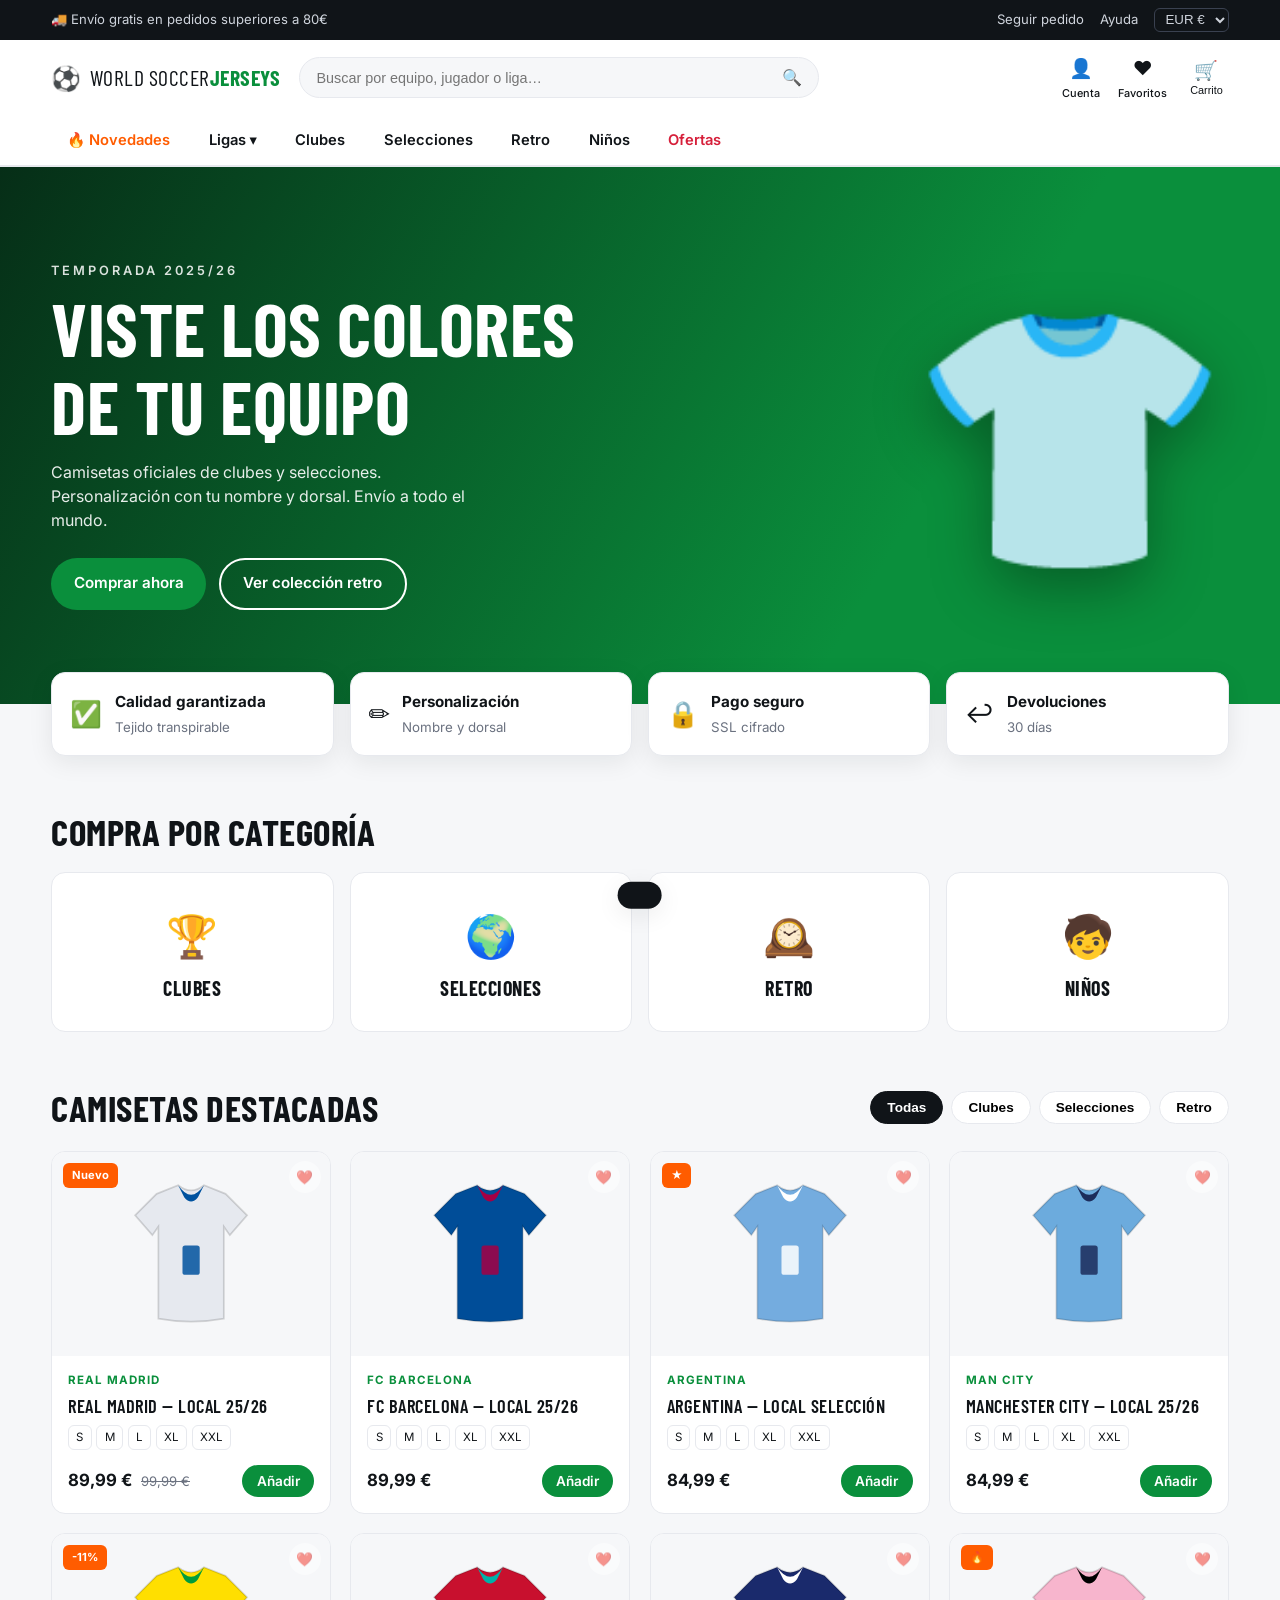
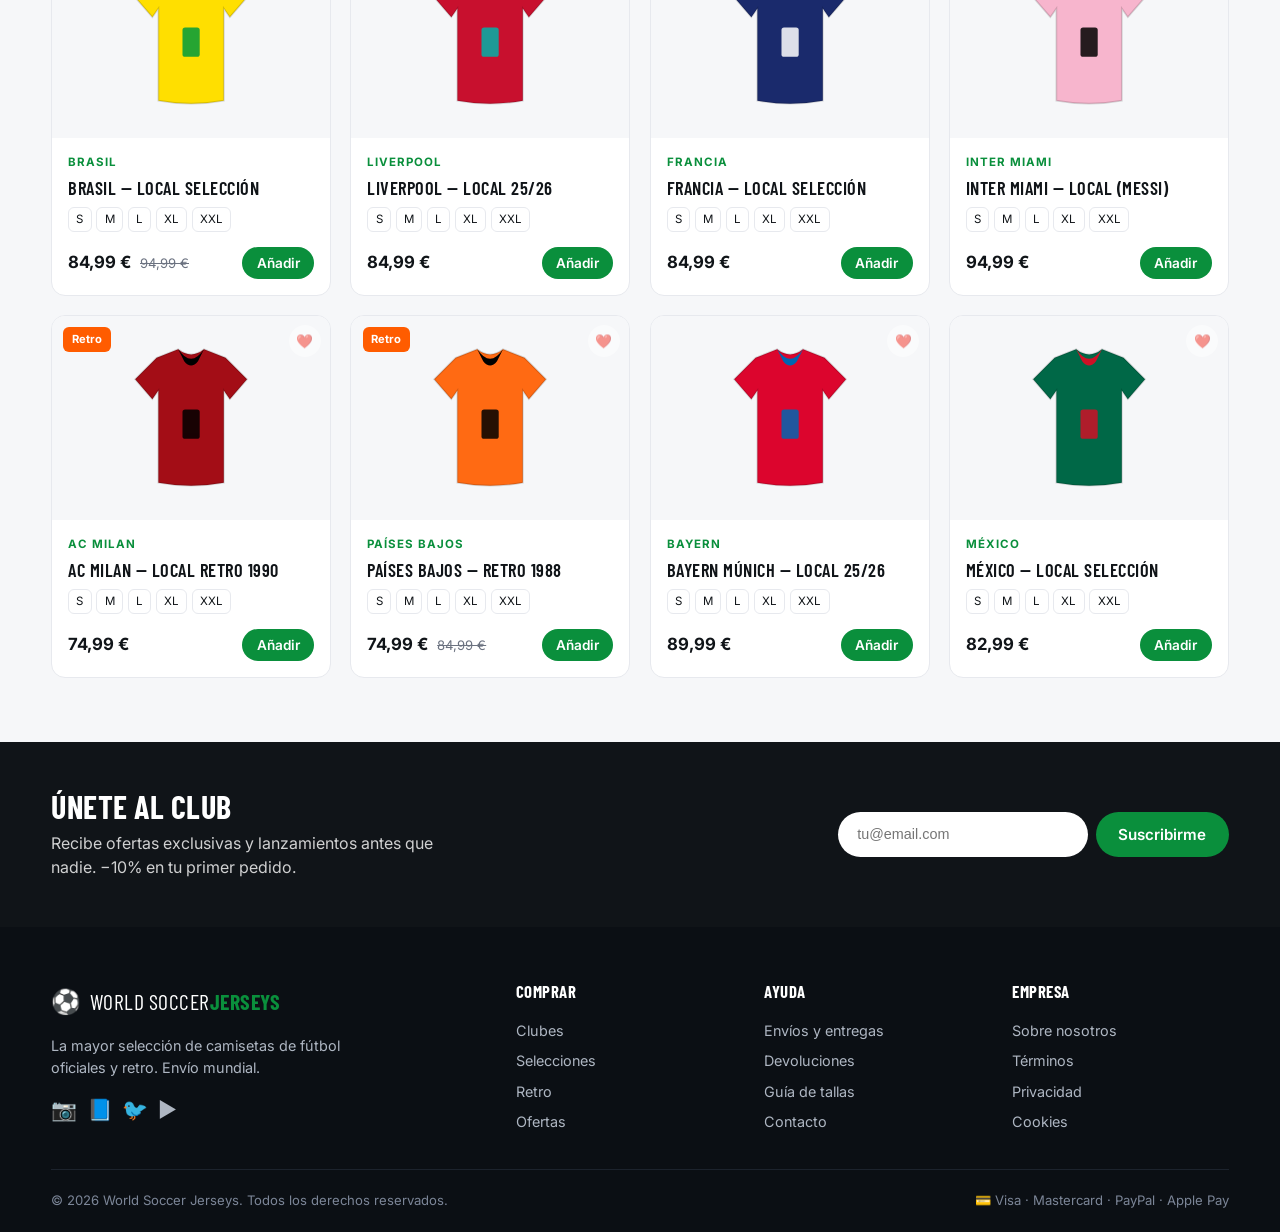
==== index.html @ a3843480 "Add football jersey e-commerce landing page Static store with league mega-menu, filterable catalog, " ====
<!DOCTYPE html>
<html lang="es">
<head>
  <meta charset="UTF-8">
  <meta name="viewport" content="width=device-width, initial-scale=1.0">
  <meta name="description" content="Tienda online de camisetas de fútbol: clubes, selecciones nacionales, retro y ediciones especiales. Envío a todo el mundo.">
  <title>World Soccer Jerseys — Camisetas de Fútbol Oficiales</title>
  <link rel="preconnect" href="https://fonts.googleapis.com">
  <link href="https://fonts.googleapis.com/css2?family=Barlow+Condensed:wght@500;600;700&family=Inter:wght@400;500;600&display=swap" rel="stylesheet">
  <link rel="stylesheet" href="assets/css/styles.css">
</head>
<body>
  <!-- Top bar -->
  <div class="topbar">
    <div class="container topbar__inner">
      <span>🚚 Envío gratis en pedidos superiores a 80€</span>
      <div class="topbar__links">
        <a href="#">Seguir pedido</a>
        <a href="#">Ayuda</a>
        <select aria-label="Moneda" class="topbar__cur">
          <option>EUR €</option>
          <option>USD $</option>
          <option>GBP £</option>
        </select>
      </div>
    </div>
  </div>

  <!-- Header -->
  <header class="header">
    <div class="container header__inner">
      <button class="header__burger" id="burger" aria-label="Abrir menú">☰</button>
      <a href="index.html" class="logo">
        <span class="logo__mark">⚽</span>
        <span class="logo__text">World Soccer<strong>Jerseys</strong></span>
      </a>

      <form class="search" role="search" onsubmit="return false">
        <input type="search" placeholder="Buscar por equipo, jugador o liga…" aria-label="Buscar">
        <button type="submit" aria-label="Buscar">🔍</button>
      </form>

      <div class="header__actions">
        <a href="#" class="header__action" aria-label="Cuenta">👤<span>Cuenta</span></a>
        <a href="#" class="header__action" aria-label="Favoritos">❤️<span>Favoritos</span></a>
        <button class="header__action cart-toggle" id="cartToggle" aria-label="Carrito">
          🛒<span>Carrito</span>
          <em class="cart-count" id="cartCount">0</em>
        </button>
      </div>
    </div>

    <!-- Navigation -->
    <nav class="nav" id="nav">
      <div class="container nav__inner">
        <ul class="nav__list">
          <li><a href="#" class="nav__link nav__link--hot">🔥 Novedades</a></li>
          <li class="has-mega">
            <a href="#" class="nav__link">Ligas ▾</a>
            <div class="mega">
              <div class="mega__col"><h4>Europa</h4>
                <a href="#">LaLiga</a><a href="#">Premier League</a><a href="#">Serie A</a><a href="#">Bundesliga</a><a href="#">Ligue 1</a>
              </div>
              <div class="mega__col"><h4>América</h4>
                <a href="#">MLS</a><a href="#">Liga MX</a><a href="#">Brasileirão</a><a href="#">Liga Argentina</a>
              </div>
              <div class="mega__col"><h4>Competiciones</h4>
                <a href="#">Champions League</a><a href="#">Europa League</a><a href="#">Copa Libertadores</a>
              </div>
            </div>
          </li>
          <li><a href="#" class="nav__link">Clubes</a></li>
          <li><a href="#" class="nav__link">Selecciones</a></li>
          <li><a href="#" class="nav__link">Retro</a></li>
          <li><a href="#" class="nav__link">Niños</a></li>
          <li><a href="#" class="nav__link nav__link--sale">Ofertas</a></li>
        </ul>
      </div>
    </nav>
  </header>

  <!-- Hero -->
  <section class="hero">
    <div class="container hero__inner">
      <div class="hero__text">
        <p class="hero__eyebrow">Temporada 2025/26</p>
        <h1>Viste los colores<br>de tu equipo</h1>
        <p class="hero__sub">Camisetas oficiales de clubes y selecciones. Personalización con tu nombre y dorsal. Envío a todo el mundo.</p>
        <div class="hero__cta">
          <a href="#catalog" class="btn btn--primary">Comprar ahora</a>
          <a href="#" class="btn btn--ghost">Ver colección retro</a>
        </div>
      </div>
      <div class="hero__art" aria-hidden="true">👕</div>
    </div>
  </section>

  <!-- Feature strip -->
  <section class="features container">
    <div class="feature"><span>✅</span><div><strong>Calidad garantizada</strong><small>Tejido transpirable</small></div></div>
    <div class="feature"><span>✏️</span><div><strong>Personalización</strong><small>Nombre y dorsal</small></div></div>
    <div class="feature"><span>🔒</span><div><strong>Pago seguro</strong><small>SSL cifrado</small></div></div>
    <div class="feature"><span>↩️</span><div><strong>Devoluciones</strong><small>30 días</small></div></div>
  </section>

  <!-- Category cards -->
  <section class="cats container">
    <h2 class="section-title">Compra por categoría</h2>
    <div class="cats__grid">
      <a href="#catalog" class="cat"><span class="cat__emoji">🏆</span><h3>Clubes</h3></a>
      <a href="#catalog" class="cat"><span class="cat__emoji">🌍</span><h3>Selecciones</h3></a>
      <a href="#catalog" class="cat"><span class="cat__emoji">🕰️</span><h3>Retro</h3></a>
      <a href="#catalog" class="cat"><span class="cat__emoji">🧒</span><h3>Niños</h3></a>
    </div>
  </section>

  <!-- Catalog -->
  <section class="catalog container" id="catalog">
    <div class="catalog__head">
      <h2 class="section-title">Camisetas destacadas</h2>
      <div class="filters" id="filters">
        <button class="chip is-active" data-filter="all">Todas</button>
        <button class="chip" data-filter="club">Clubes</button>
        <button class="chip" data-filter="national">Selecciones</button>
        <button class="chip" data-filter="retro">Retro</button>
      </div>
    </div>
    <div class="products" id="products"><!-- JS render --></div>
  </section>

  <!-- Newsletter -->
  <section class="newsletter">
    <div class="container newsletter__inner">
      <div>
        <h2>Únete al club</h2>
        <p>Recibe ofertas exclusivas y lanzamientos antes que nadie. −10% en tu primer pedido.</p>
      </div>
      <form class="newsletter__form" onsubmit="return app.subscribe(event)">
        <input type="email" placeholder="tu@email.com" required aria-label="Email">
        <button class="btn btn--primary" type="submit">Suscribirme</button>
      </form>
    </div>
  </section>

  <!-- Footer -->
  <footer class="footer">
    <div class="container footer__grid">
      <div class="footer__brand">
        <a href="index.html" class="logo logo--light"><span class="logo__mark">⚽</span><span class="logo__text">World Soccer<strong>Jerseys</strong></span></a>
        <p>La mayor selección de camisetas de fútbol oficiales y retro. Envío mundial.</p>
        <div class="social"><a href="#" aria-label="Instagram">📷</a><a href="#" aria-label="Facebook">📘</a><a href="#" aria-label="X">🐦</a><a href="#" aria-label="YouTube">▶️</a></div>
      </div>
      <div class="footer__col"><h4>Comprar</h4><a href="#">Clubes</a><a href="#">Selecciones</a><a href="#">Retro</a><a href="#">Ofertas</a></div>
      <div class="footer__col"><h4>Ayuda</h4><a href="#">Envíos y entregas</a><a href="#">Devoluciones</a><a href="#">Guía de tallas</a><a href="#">Contacto</a></div>
      <div class="footer__col"><h4>Empresa</h4><a href="#">Sobre nosotros</a><a href="#">Términos</a><a href="#">Privacidad</a><a href="#">Cookies</a></div>
    </div>
    <div class="footer__bottom container">
      <span>© 2026 World Soccer Jerseys. Todos los derechos reservados.</span>
      <span class="pay">💳 Visa · Mastercard · PayPal · Apple Pay</span>
    </div>
  </footer>

  <!-- Cart drawer -->
  <div class="drawer" id="cartDrawer" aria-hidden="true">
    <div class="drawer__backdrop" id="drawerBackdrop"></div>
    <aside class="drawer__panel" role="dialog" aria-label="Carrito de compra">
      <header class="drawer__head"><h3>Tu carrito</h3><button id="cartClose" aria-label="Cerrar">✕</button></header>
      <div class="drawer__items" id="cartItems"></div>
      <footer class="drawer__foot">
        <div class="drawer__total"><span>Total</span><strong id="cartTotal">0,00 €</strong></div>
        <button class="btn btn--primary btn--block" onclick="app.checkout()">Finalizar compra</button>
      </footer>
    </aside>
  </div>

  <div class="toast" id="toast"></div>

  <script src="assets/js/data.js"></script>
  <script src="assets/js/app.js"></script>
</body>
</html>
---- assets/css/styles.css ----
:root{
  --green:#0a8f3c; --green-d:#076b2c; --ink:#101418; --muted:#6b7280;
  --line:#e7e9ee; --bg:#f6f7f9; --white:#fff; --accent:#ff5c00; --radius:14px;
  --shadow:0 6px 24px rgba(16,20,24,.08);
}
*{box-sizing:border-box}
html{scroll-behavior:smooth}
body{margin:0;font-family:"Inter",system-ui,sans-serif;color:var(--ink);background:var(--bg);line-height:1.5}
h1,h2,h3,h4{font-family:"Barlow Condensed",sans-serif;margin:0;line-height:1.05;text-transform:uppercase;letter-spacing:.5px}
a{color:inherit;text-decoration:none}
img,svg{max-width:100%}
.container{width:min(1200px,92%);margin-inline:auto}
.section-title{font-size:clamp(1.6rem,3vw,2.3rem)}

/* Buttons */
.btn{display:inline-flex;align-items:center;justify-content:center;gap:.4rem;border:0;cursor:pointer;
  font-weight:600;font-family:"Inter";padding:.8rem 1.4rem;border-radius:999px;transition:.15s;font-size:.95rem}
.btn--primary{background:var(--green);color:#fff}
.btn--primary:hover{background:var(--green-d)}
.btn--ghost{background:transparent;border:2px solid #fff;color:#fff}
.btn--ghost:hover{background:rgba(255,255,255,.12)}
.btn--sm{padding:.5rem .9rem;font-size:.85rem}
.btn--block{width:100%}

/* Topbar */
.topbar{background:var(--ink);color:#cfd4dc;font-size:.82rem}
.topbar__inner{display:flex;justify-content:space-between;align-items:center;padding:.5rem 0;flex-wrap:wrap;gap:.5rem}
.topbar__links{display:flex;align-items:center;gap:1rem}
.topbar__links a:hover{color:#fff}
.topbar__cur{background:transparent;color:#cfd4dc;border:1px solid #3a4150;border-radius:6px;padding:.15rem .4rem}

/* Header */
.header{background:var(--white);border-bottom:1px solid var(--line);position:sticky;top:0;z-index:50}
.header__inner{display:flex;align-items:center;gap:1.2rem;padding:.9rem 0}
.header__burger{display:none;background:0;border:0;font-size:1.5rem;cursor:pointer}
.logo{display:flex;align-items:center;gap:.5rem;font-family:"Barlow Condensed";font-size:1.35rem;text-transform:uppercase;letter-spacing:.5px}
.logo__mark{font-size:1.5rem}
.logo__text strong{color:var(--green)}
.logo--light{color:#fff}
.search{flex:1;display:flex;max-width:520px;background:var(--bg);border:1px solid var(--line);border-radius:999px;overflow:hidden}
.search input{flex:1;border:0;background:0;padding:.7rem 1rem;font-size:.9rem;outline:0}
.search button{border:0;background:0;padding:0 1rem;cursor:pointer;font-size:1rem}
.header__actions{display:flex;align-items:center;gap:1.1rem;margin-left:auto}
.header__action{display:flex;flex-direction:column;align-items:center;font-size:1.2rem;background:0;border:0;cursor:pointer;position:relative;color:var(--ink)}
.header__action span{font-size:.68rem;font-weight:500;margin-top:.1rem}
.cart-count{position:absolute;top:-6px;right:-2px;background:var(--accent);color:#fff;font-style:normal;font-size:.65rem;font-weight:700;min-width:17px;height:17px;border-radius:999px;display:none;place-items:center;padding:0 3px}

/* Nav */
.nav{background:var(--white);border-bottom:1px solid var(--line)}
.nav__list{display:flex;gap:.4rem;list-style:none;margin:0;padding:0;flex-wrap:wrap}
.nav__link{display:block;padding:.85rem 1rem;font-weight:600;font-size:.92rem;position:relative}
.nav__link:hover{color:var(--green)}
.nav__link--hot{color:var(--accent)}
.nav__link--sale{color:#d61f3a}
.has-mega{position:relative}
.mega{position:absolute;top:100%;left:0;display:none;background:#fff;box-shadow:var(--shadow);border:1px solid var(--line);
  border-radius:0 0 var(--radius) var(--radius);padding:1.3rem;gap:2.5rem;grid-template-columns:repeat(3,minmax(150px,1fr));z-index:60}
.has-mega:hover .mega{display:grid}
.mega__col h4{font-size:1rem;color:var(--green);margin-bottom:.5rem}
.mega__col a{display:block;padding:.28rem 0;font-size:.88rem;color:var(--muted)}
.mega__col a:hover{color:var(--ink)}

/* Hero */
.hero{background:linear-gradient(120deg,#062e17,#0a8f3c 70%);color:#fff;overflow:hidden}
.hero__inner{display:flex;align-items:center;gap:2rem;padding:clamp(2.5rem,6vw,5rem) 0}
.hero__eyebrow{text-transform:uppercase;letter-spacing:3px;font-size:.8rem;font-weight:600;opacity:.85;margin:0 0 .6rem}
.hero h1{font-size:clamp(2.4rem,6vw,4.6rem)}
.hero__sub{max-width:44ch;opacity:.9;margin:1rem 0 1.6rem}
.hero__cta{display:flex;gap:.8rem;flex-wrap:wrap}
.hero__art{font-size:clamp(8rem,20vw,16rem);margin-left:auto;filter:drop-shadow(0 20px 30px rgba(0,0,0,.35))}

/* Features */
.features{display:grid;grid-template-columns:repeat(4,1fr);gap:1rem;margin:-2rem auto 0;position:relative;z-index:5}
.feature{background:#fff;border:1px solid var(--line);border-radius:var(--radius);box-shadow:var(--shadow);
  padding:1.1rem;display:flex;align-items:center;gap:.8rem}
.feature span{font-size:1.6rem}
.feature strong{display:block;font-size:.95rem}
.feature small{color:var(--muted)}

/* Categories */
.cats{margin-top:3.5rem}
.cats__grid{display:grid;grid-template-columns:repeat(4,1fr);gap:1rem;margin-top:1.3rem}
.cat{background:#fff;border:1px solid var(--line);border-radius:var(--radius);padding:2rem 1rem;text-align:center;transition:.18s}
.cat:hover{transform:translateY(-4px);box-shadow:var(--shadow);border-color:var(--green)}
.cat__emoji{font-size:2.6rem;display:block}
.cat h3{margin-top:.7rem;font-size:1.25rem}

/* Catalog */
.catalog{margin:3.5rem auto 4rem}
.catalog__head{display:flex;justify-content:space-between;align-items:center;flex-wrap:wrap;gap:1rem;margin-bottom:1.5rem}
.filters{display:flex;gap:.5rem;flex-wrap:wrap}
.chip{border:1px solid var(--line);background:#fff;padding:.5rem 1rem;border-radius:999px;cursor:pointer;font-weight:600;font-size:.85rem;transition:.15s}
.chip:hover{border-color:var(--green)}
.chip.is-active{background:var(--ink);color:#fff;border-color:var(--ink)}
.products{display:grid;grid-template-columns:repeat(4,1fr);gap:1.2rem}

/* Product card */
.pcard{background:#fff;border:1px solid var(--line);border-radius:var(--radius);overflow:hidden;position:relative;display:flex;flex-direction:column;transition:.18s}
.pcard:hover{transform:translateY(-5px);box-shadow:var(--shadow)}
.pcard__badge{position:absolute;top:.7rem;left:.7rem;background:var(--accent);color:#fff;font-size:.7rem;font-weight:700;padding:.25rem .55rem;border-radius:6px;z-index:2}
.pcard__fav{position:absolute;top:.6rem;right:.6rem;background:rgba(255,255,255,.85);border:0;border-radius:999px;width:32px;height:32px;cursor:pointer;font-size:.85rem;z-index:2;opacity:.55;transition:.15s}
.pcard__fav:hover{opacity:1;transform:scale(1.1)}
.pcard__img{background:var(--bg);display:grid;place-items:center;padding:1rem}
.pcard__svg{width:70%}
.pcard__body{padding:1rem;display:flex;flex-direction:column;gap:.5rem;flex:1}
.pcard__team{font-size:.72rem;text-transform:uppercase;letter-spacing:1px;color:var(--green);font-weight:700}
.pcard__name{font-size:1.15rem;font-weight:600}
.pcard__sizes{display:flex;gap:.3rem;flex-wrap:wrap}
.pcard__sizes label{font-size:.72rem;border:1px solid var(--line);border-radius:6px;padding:.2rem .45rem;cursor:pointer;user-select:none}
.pcard__sizes input{display:none}
.pcard__sizes label:has(input:checked){background:var(--ink);color:#fff;border-color:var(--ink)}
.pcard__foot{display:flex;justify-content:space-between;align-items:center;margin-top:auto;padding-top:.4rem}
.pcard__price{font-weight:700;font-size:1.05rem}
.pcard__price s{color:var(--muted);font-weight:400;font-size:.82rem;margin-left:.3rem}

/* Newsletter */
.newsletter{background:var(--ink);color:#fff;margin-top:1rem}
.newsletter__inner{display:flex;justify-content:space-between;align-items:center;gap:2rem;padding:3rem 0;flex-wrap:wrap}
.newsletter h2{font-size:2rem}
.newsletter p{opacity:.8;max-width:40ch;margin:.5rem 0 0}
.newsletter__form{display:flex;gap:.5rem;flex-wrap:wrap}
.newsletter__form input{border:0;border-radius:999px;padding:.85rem 1.2rem;min-width:250px;font-size:.9rem;outline:0}

/* Footer */
.footer{background:#0b0f14;color:#aeb6c2}
.footer__grid{display:grid;grid-template-columns:2fr 1fr 1fr 1fr;gap:2rem;padding:3.5rem 0 2rem}
.footer__brand p{margin:1rem 0;font-size:.9rem;max-width:34ch}
.social{display:flex;gap:.6rem;font-size:1.3rem}
.footer__col h4{color:#fff;font-size:1.05rem;margin-bottom:.9rem}
.footer__col a{display:block;padding:.28rem 0;font-size:.9rem}
.footer__col a:hover{color:#fff}
.footer__bottom{display:flex;justify-content:space-between;align-items:center;flex-wrap:wrap;gap:.5rem;
  border-top:1px solid #1c232d;padding:1.3rem 0;font-size:.82rem;color:#7c8698}

/* Cart drawer */
.drawer{position:fixed;inset:0;z-index:100;visibility:hidden}
.drawer.is-open{visibility:visible}
.drawer__backdrop{position:absolute;inset:0;background:rgba(6,10,14,.5);opacity:0;transition:.25s}
.drawer.is-open .drawer__backdrop{opacity:1}
.drawer__panel{position:absolute;top:0;right:0;height:100%;width:min(420px,100%);background:#fff;display:flex;flex-direction:column;
  transform:translateX(100%);transition:.28s ease}
.drawer.is-open .drawer__panel{transform:none}
.drawer__head{display:flex;justify-content:space-between;align-items:center;padding:1.2rem 1.3rem;border-bottom:1px solid var(--line)}
.drawer__head h3{font-size:1.4rem}
.drawer__head button{background:0;border:0;font-size:1.1rem;cursor:pointer}
.drawer__items{flex:1;overflow-y:auto;padding:1rem 1.3rem}
.drawer__empty{color:var(--muted);text-align:center;margin-top:3rem}
.citem{display:flex;gap:.8rem;padding:.8rem 0;border-bottom:1px solid var(--line)}
.citem__thumb{width:54px;height:54px;border-radius:10px;display:grid;place-items:center;font-size:1.6rem;
  background:var(--c,#eee);color:var(--a,#000)}
.citem__info{flex:1}
.citem__info strong{font-size:.9rem;display:block}
.citem__info small{color:var(--muted)}
.citem__qty{display:inline-flex;align-items:center;gap:.6rem;margin-top:.4rem;border:1px solid var(--line);border-radius:999px;padding:.15rem .5rem}
.citem__qty button{background:0;border:0;cursor:pointer;font-size:1rem;width:20px}
.citem__price{font-weight:700;font-size:.9rem}
.drawer__foot{border-top:1px solid var(--line);padding:1.2rem 1.3rem;display:grid;gap:.9rem}
.drawer__total{display:flex;justify-content:space-between;font-size:1.1rem}
.drawer__total strong{font-family:"Barlow Condensed";font-size:1.5rem}

/* Toast */
.toast{position:fixed;bottom:1.5rem;left:50%;transform:translate(-50%,120%);background:var(--ink);color:#fff;
  padding:.85rem 1.4rem;border-radius:999px;font-size:.88rem;z-index:200;box-shadow:var(--shadow);transition:.3s;max-width:90%}
.toast.show{transform:translate(-50%,0)}

/* Responsive */
@media(max-width:960px){
  .products,.cats__grid,.features{grid-template-columns:repeat(2,1fr)}
  .footer__grid{grid-template-columns:1fr 1fr}
  .hero__art{display:none}
}
@media(max-width:640px){
  .header__action span{display:none}
  .search{order:3;flex-basis:100%;max-width:none}
  .header__inner{flex-wrap:wrap}
  .header__burger{display:block}
  .nav__list{display:none;flex-direction:column}
  .nav.is-open .nav__list{display:flex}
  .products,.cats__grid,.features,.footer__grid{grid-template-columns:1fr}
  .mega{position:static;display:grid;box-shadow:none;border:0;grid-template-columns:1fr}
}
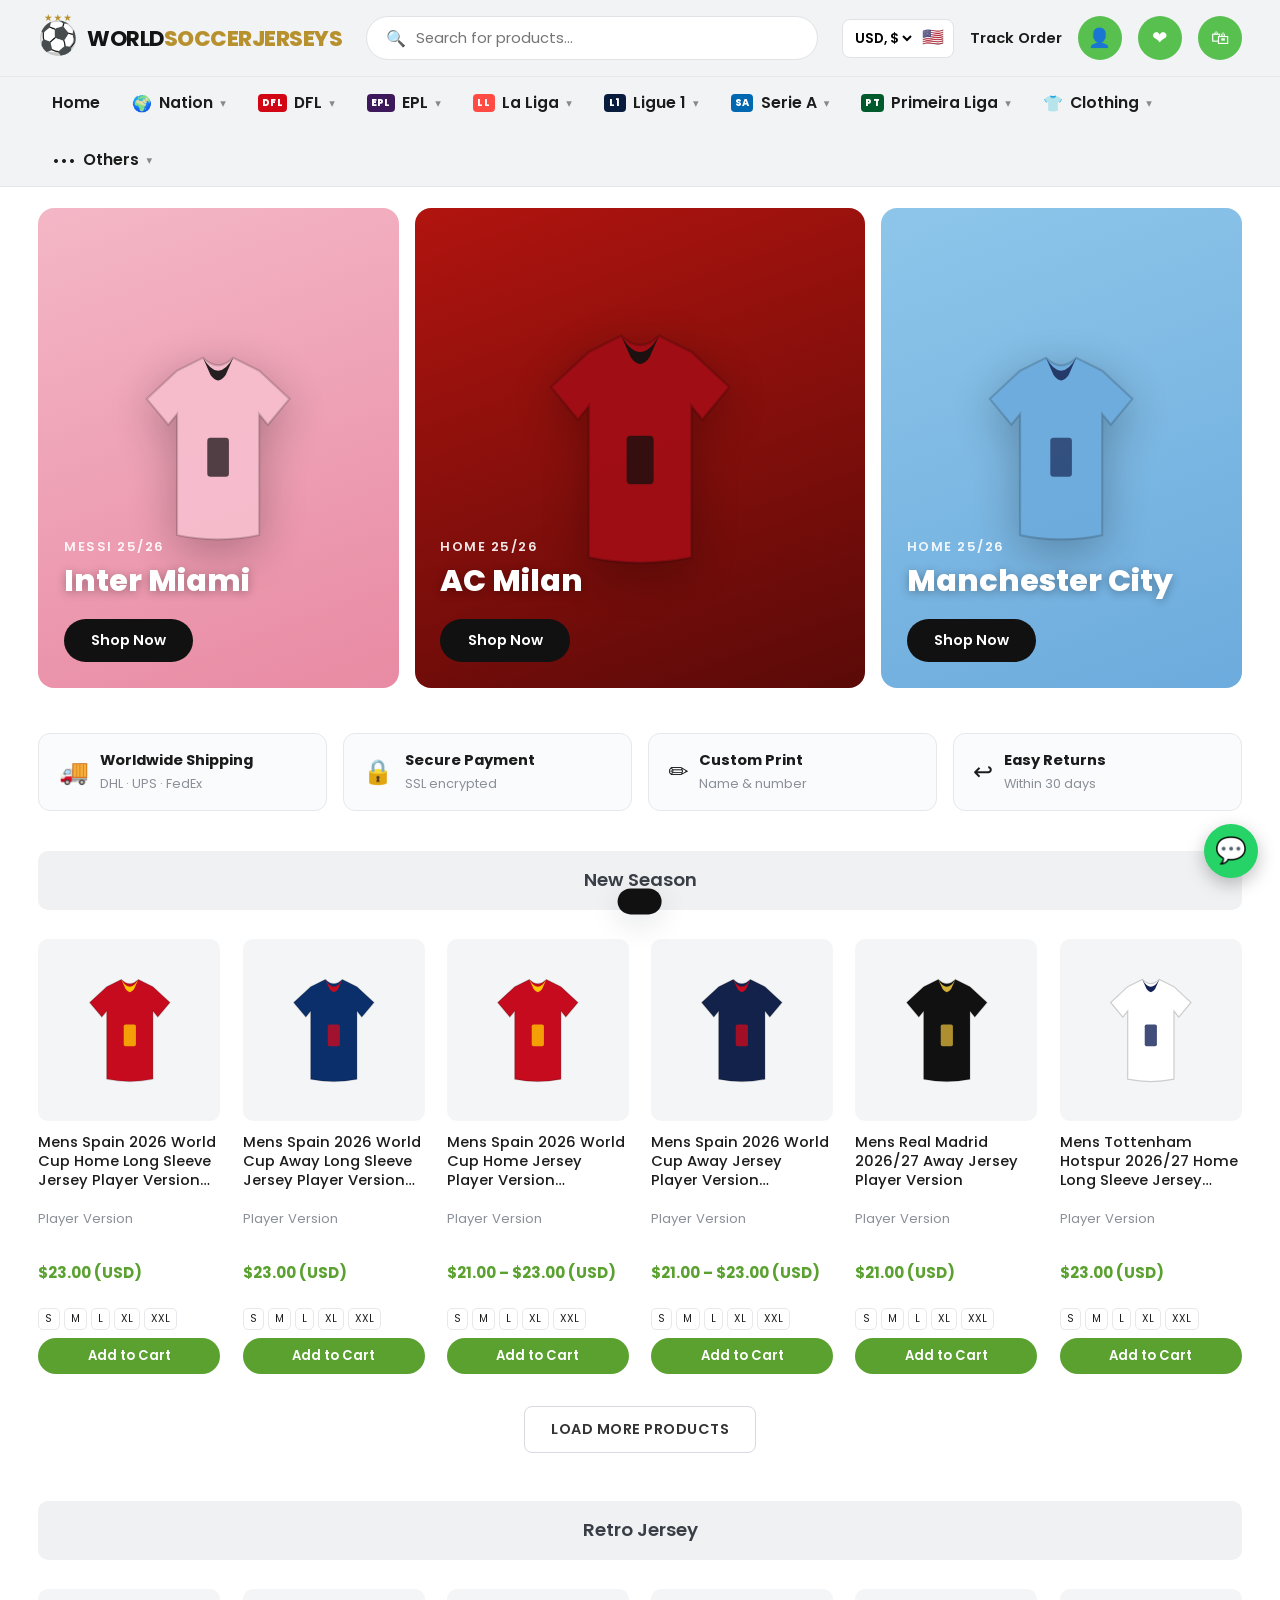
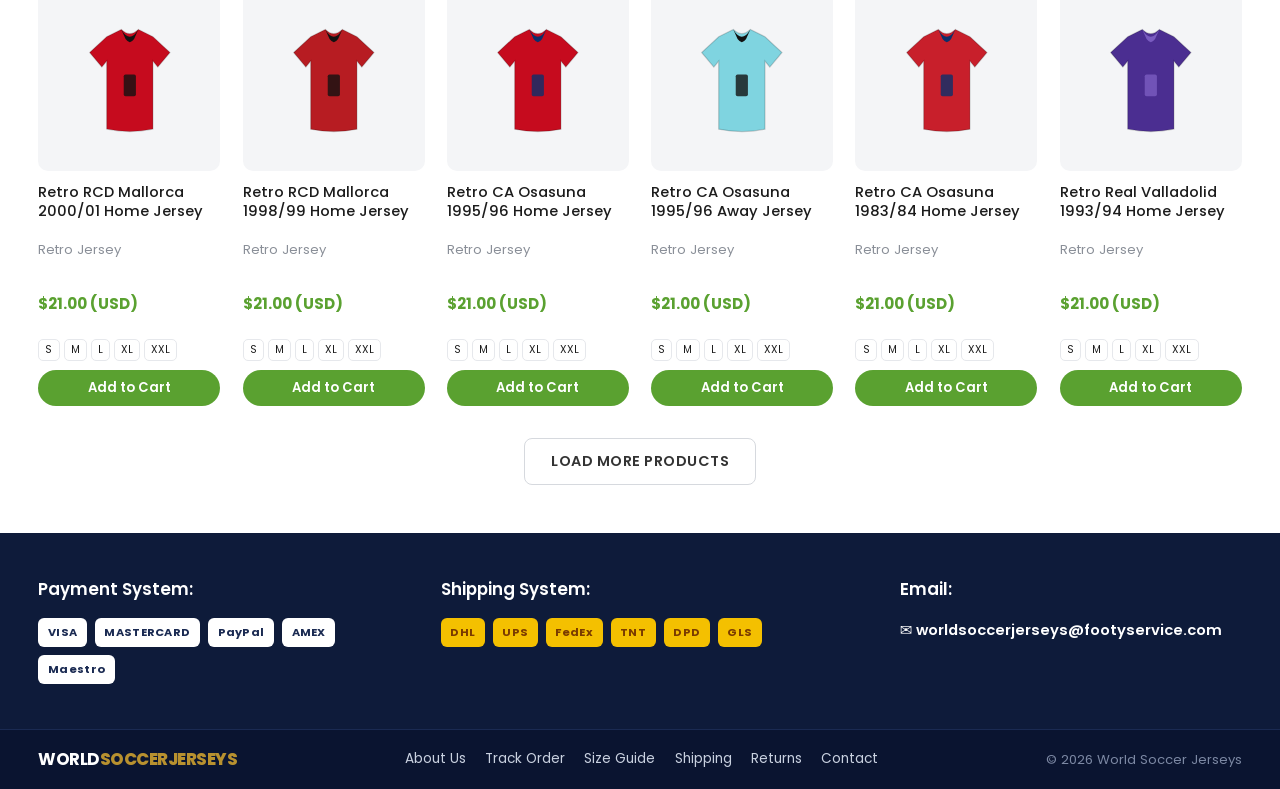
==== commit 14118df3: "Rework store to match worldsoccerjerseys design Recreate real layout from reference screenshots: lig" ====
--- a/index.html
+++ b/index.html
@@ -3,172 +3,119 @@
 <head>
   <meta charset="UTF-8">
   <meta name="viewport" content="width=device-width, initial-scale=1.0">
-  <meta name="description" content="Tienda online de camisetas de fútbol: clubes, selecciones nacionales, retro y ediciones especiales. Envío a todo el mundo.">
-  <title>World Soccer Jerseys — Camisetas de Fútbol Oficiales</title>
+  <meta name="description" content="World Soccer Jerseys — camisetas de fútbol de clubes, selecciones y retro. Envío a todo el mundo.">
+  <title>World Soccer Jerseys — Camisetas de Fútbol</title>
   <link rel="preconnect" href="https://fonts.googleapis.com">
-  <link href="https://fonts.googleapis.com/css2?family=Barlow+Condensed:wght@500;600;700&family=Inter:wght@400;500;600&display=swap" rel="stylesheet">
+  <link href="https://fonts.googleapis.com/css2?family=Poppins:wght@400;500;600;700;800&display=swap" rel="stylesheet">
   <link rel="stylesheet" href="assets/css/styles.css">
 </head>
-<body>
-  <!-- Top bar -->
-  <div class="topbar">
-    <div class="container topbar__inner">
-      <span>🚚 Envío gratis en pedidos superiores a 80€</span>
-      <div class="topbar__links">
-        <a href="#">Seguir pedido</a>
-        <a href="#">Ayuda</a>
-        <select aria-label="Moneda" class="topbar__cur">
-          <option>EUR €</option>
-          <option>USD $</option>
-          <option>GBP £</option>
-        </select>
-      </div>
-    </div>
-  </div>
+<body id="top">
 
-  <!-- Header -->
+  <!-- ===== HEADER ===== -->
   <header class="header">
     <div class="container header__inner">
-      <button class="header__burger" id="burger" aria-label="Abrir menú">☰</button>
-      <a href="index.html" class="logo">
-        <span class="logo__mark">⚽</span>
-        <span class="logo__text">World Soccer<strong>Jerseys</strong></span>
+      <button class="burger" id="burger" aria-label="Menú">☰</button>
+
+      <a href="#top" class="logo" aria-label="World Soccer Jerseys">
+        <span class="logo__ball">
+          <span class="logo__stars">★★★</span>⚽
+        </span>
+        <span class="logo__text"><b>WORLD</b><span>SOCCERJERSEYS</span></span>
       </a>
 
       <form class="search" role="search" onsubmit="return false">
-        <input type="search" placeholder="Buscar por equipo, jugador o liga…" aria-label="Buscar">
-        <button type="submit" aria-label="Buscar">🔍</button>
+        <span class="search__ico">🔍</span>
+        <input type="search" placeholder="Search for products..." aria-label="Buscar productos">
       </form>
 
-      <div class="header__actions">
-        <a href="#" class="header__action" aria-label="Cuenta">👤<span>Cuenta</span></a>
-        <a href="#" class="header__action" aria-label="Favoritos">❤️<span>Favoritos</span></a>
-        <button class="header__action cart-toggle" id="cartToggle" aria-label="Carrito">
-          🛒<span>Carrito</span>
-          <em class="cart-count" id="cartCount">0</em>
-        </button>
+      <div class="header__right">
+        <div class="currency">
+          <select aria-label="Moneda">
+            <option>USD, $</option>
+            <option>EUR, €</option>
+            <option>GBP, £</option>
+          </select>
+          <span class="currency__flag">🇺🇸</span>
+        </div>
+        <a href="#" class="track">Track Order</a>
+        <a href="#" class="ic" aria-label="Cuenta">👤</a>
+        <a href="#" class="ic" aria-label="Favoritos">❤</a>
+        <button class="ic ic--cart" id="cartToggle" aria-label="Carrito">🛍<em id="cartCount">0</em></button>
       </div>
     </div>
 
-    <!-- Navigation -->
+    <!-- ===== NAV ===== -->
     <nav class="nav" id="nav">
-      <div class="container nav__inner">
-        <ul class="nav__list">
-          <li><a href="#" class="nav__link nav__link--hot">🔥 Novedades</a></li>
-          <li class="has-mega">
-            <a href="#" class="nav__link">Ligas ▾</a>
-            <div class="mega">
-              <div class="mega__col"><h4>Europa</h4>
-                <a href="#">LaLiga</a><a href="#">Premier League</a><a href="#">Serie A</a><a href="#">Bundesliga</a><a href="#">Ligue 1</a>
-              </div>
-              <div class="mega__col"><h4>América</h4>
-                <a href="#">MLS</a><a href="#">Liga MX</a><a href="#">Brasileirão</a><a href="#">Liga Argentina</a>
-              </div>
-              <div class="mega__col"><h4>Competiciones</h4>
-                <a href="#">Champions League</a><a href="#">Europa League</a><a href="#">Copa Libertadores</a>
-              </div>
-            </div>
-          </li>
-          <li><a href="#" class="nav__link">Clubes</a></li>
-          <li><a href="#" class="nav__link">Selecciones</a></li>
-          <li><a href="#" class="nav__link">Retro</a></li>
-          <li><a href="#" class="nav__link">Niños</a></li>
-          <li><a href="#" class="nav__link nav__link--sale">Ofertas</a></li>
-        </ul>
+      <div class="container">
+        <ul class="nav__list" id="navList"><!-- JS --></ul>
       </div>
     </nav>
   </header>
 
-  <!-- Hero -->
+  <!-- ===== HERO ===== -->
   <section class="hero">
-    <div class="container hero__inner">
-      <div class="hero__text">
-        <p class="hero__eyebrow">Temporada 2025/26</p>
-        <h1>Viste los colores<br>de tu equipo</h1>
-        <p class="hero__sub">Camisetas oficiales de clubes y selecciones. Personalización con tu nombre y dorsal. Envío a todo el mundo.</p>
-        <div class="hero__cta">
-          <a href="#catalog" class="btn btn--primary">Comprar ahora</a>
-          <a href="#" class="btn btn--ghost">Ver colección retro</a>
+    <div class="hero__grid" id="heroGrid"><!-- JS --></div>
+  </section>
+
+  <!-- ===== INFO STRIP ===== -->
+  <section class="strip container">
+    <div><span>🚚</span><div><b>Worldwide Shipping</b><small>DHL · UPS · FedEx</small></div></div>
+    <div><span>🔒</span><div><b>Secure Payment</b><small>SSL encrypted</small></div></div>
+    <div><span>✏️</span><div><b>Custom Print</b><small>Name & number</small></div></div>
+    <div><span>↩️</span><div><b>Easy Returns</b><small>Within 30 days</small></div></div>
+  </section>
+
+  <!-- ===== PRODUCT SECTIONS ===== -->
+  <main id="sections" class="container"><!-- JS --></main>
+
+  <!-- ===== FOOTER ===== -->
+  <footer class="footer">
+    <div class="container footer__inner">
+      <div class="footer__col">
+        <h4>Payment System:</h4>
+        <div class="paylogos">
+          <span class="pill">VISA</span><span class="pill">MASTERCARD</span>
+          <span class="pill">PayPal</span><span class="pill">AMEX</span>
+          <span class="pill">Maestro</span>
         </div>
       </div>
-      <div class="hero__art" aria-hidden="true">👕</div>
-    </div>
-  </section>
-
-  <!-- Feature strip -->
-  <section class="features container">
-    <div class="feature"><span>✅</span><div><strong>Calidad garantizada</strong><small>Tejido transpirable</small></div></div>
-    <div class="feature"><span>✏️</span><div><strong>Personalización</strong><small>Nombre y dorsal</small></div></div>
-    <div class="feature"><span>🔒</span><div><strong>Pago seguro</strong><small>SSL cifrado</small></div></div>
-    <div class="feature"><span>↩️</span><div><strong>Devoluciones</strong><small>30 días</small></div></div>
-  </section>
-
-  <!-- Category cards -->
-  <section class="cats container">
-    <h2 class="section-title">Compra por categoría</h2>
-    <div class="cats__grid">
-      <a href="#catalog" class="cat"><span class="cat__emoji">🏆</span><h3>Clubes</h3></a>
-      <a href="#catalog" class="cat"><span class="cat__emoji">🌍</span><h3>Selecciones</h3></a>
-      <a href="#catalog" class="cat"><span class="cat__emoji">🕰️</span><h3>Retro</h3></a>
-      <a href="#catalog" class="cat"><span class="cat__emoji">🧒</span><h3>Niños</h3></a>
-    </div>
-  </section>
-
-  <!-- Catalog -->
-  <section class="catalog container" id="catalog">
-    <div class="catalog__head">
-      <h2 class="section-title">Camisetas destacadas</h2>
-      <div class="filters" id="filters">
-        <button class="chip is-active" data-filter="all">Todas</button>
-        <button class="chip" data-filter="club">Clubes</button>
-        <button class="chip" data-filter="national">Selecciones</button>
-        <button class="chip" data-filter="retro">Retro</button>
+      <div class="footer__col">
+        <h4>Shipping System:</h4>
+        <div class="paylogos">
+          <span class="pill pill--ship">DHL</span><span class="pill pill--ship">UPS</span>
+          <span class="pill pill--ship">FedEx</span><span class="pill pill--ship">TNT</span>
+          <span class="pill pill--ship">DPD</span><span class="pill pill--ship">GLS</span>
+        </div>
+      </div>
+      <div class="footer__col">
+        <h4>Email:</h4>
+        <a class="footer__mail" href="mailto:worldsoccerjerseys@footyservice.com">✉ worldsoccerjerseys@footyservice.com</a>
       </div>
     </div>
-    <div class="products" id="products"><!-- JS render --></div>
-  </section>
-
-  <!-- Newsletter -->
-  <section class="newsletter">
-    <div class="container newsletter__inner">
-      <div>
-        <h2>Únete al club</h2>
-        <p>Recibe ofertas exclusivas y lanzamientos antes que nadie. −10% en tu primer pedido.</p>
+    <div class="footer__bar">
+      <div class="container footer__barIn">
+        <a href="#top" class="logo logo--sm"><span class="logo__text"><b>WORLD</b><span>SOCCERJERSEYS</span></span></a>
+        <nav class="footer__links">
+          <a href="#">About Us</a><a href="#">Track Order</a><a href="#">Size Guide</a>
+          <a href="#">Shipping</a><a href="#">Returns</a><a href="#">Contact</a>
+        </nav>
+        <span class="footer__copy">© 2026 World Soccer Jerseys</span>
       </div>
-      <form class="newsletter__form" onsubmit="return app.subscribe(event)">
-        <input type="email" placeholder="tu@email.com" required aria-label="Email">
-        <button class="btn btn--primary" type="submit">Suscribirme</button>
-      </form>
-    </div>
-  </section>
-
-  <!-- Footer -->
-  <footer class="footer">
-    <div class="container footer__grid">
-      <div class="footer__brand">
-        <a href="index.html" class="logo logo--light"><span class="logo__mark">⚽</span><span class="logo__text">World Soccer<strong>Jerseys</strong></span></a>
-        <p>La mayor selección de camisetas de fútbol oficiales y retro. Envío mundial.</p>
-        <div class="social"><a href="#" aria-label="Instagram">📷</a><a href="#" aria-label="Facebook">📘</a><a href="#" aria-label="X">🐦</a><a href="#" aria-label="YouTube">▶️</a></div>
-      </div>
-      <div class="footer__col"><h4>Comprar</h4><a href="#">Clubes</a><a href="#">Selecciones</a><a href="#">Retro</a><a href="#">Ofertas</a></div>
-      <div class="footer__col"><h4>Ayuda</h4><a href="#">Envíos y entregas</a><a href="#">Devoluciones</a><a href="#">Guía de tallas</a><a href="#">Contacto</a></div>
-      <div class="footer__col"><h4>Empresa</h4><a href="#">Sobre nosotros</a><a href="#">Términos</a><a href="#">Privacidad</a><a href="#">Cookies</a></div>
-    </div>
-    <div class="footer__bottom container">
-      <span>© 2026 World Soccer Jerseys. Todos los derechos reservados.</span>
-      <span class="pay">💳 Visa · Mastercard · PayPal · Apple Pay</span>
     </div>
   </footer>
 
-  <!-- Cart drawer -->
+  <!-- WhatsApp float -->
+  <a href="#" class="wa" aria-label="WhatsApp">💬</a>
+
+  <!-- ===== CART DRAWER ===== -->
   <div class="drawer" id="cartDrawer" aria-hidden="true">
-    <div class="drawer__backdrop" id="drawerBackdrop"></div>
-    <aside class="drawer__panel" role="dialog" aria-label="Carrito de compra">
-      <header class="drawer__head"><h3>Tu carrito</h3><button id="cartClose" aria-label="Cerrar">✕</button></header>
+    <div class="drawer__bg" id="drawerBg"></div>
+    <aside class="drawer__panel" role="dialog" aria-label="Carrito">
+      <header class="drawer__head"><h3>Your Cart</h3><button id="cartClose" aria-label="Cerrar">✕</button></header>
       <div class="drawer__items" id="cartItems"></div>
       <footer class="drawer__foot">
-        <div class="drawer__total"><span>Total</span><strong id="cartTotal">0,00 €</strong></div>
-        <button class="btn btn--primary btn--block" onclick="app.checkout()">Finalizar compra</button>
+        <div class="drawer__total"><span>Total</span><strong id="cartTotal">$0.00</strong></div>
+        <button class="btn btn--green btn--block" onclick="app.checkout()">Checkout</button>
       </footer>
     </aside>
   </div>
--- a/assets/css/styles.css
+++ b/assets/css/styles.css
@@ -1,181 +1,201 @@
 :root{
-  --green:#0a8f3c; --green-d:#076b2c; --ink:#101418; --muted:#6b7280;
-  --line:#e7e9ee; --bg:#f6f7f9; --white:#fff; --accent:#ff5c00; --radius:14px;
-  --shadow:0 6px 24px rgba(16,20,24,.08);
+  --green:#5aa130;        /* precios / botones */
+  --green-ic:#57c04f;     /* iconos circulares */
+  --green-d:#48871f;
+  --gold:#b8912f;
+  --navy:#0e1b3a;         /* footer */
+  --ink:#1c1c1c;
+  --muted:#8a8f98;
+  --line:#e6e8ec;
+  --bg:#ffffff;
+  --head:#f2f3f4;
+  --radius:12px;
+  --shadow:0 8px 30px rgba(20,25,40,.12);
 }
 *{box-sizing:border-box}
 html{scroll-behavior:smooth}
-body{margin:0;font-family:"Inter",system-ui,sans-serif;color:var(--ink);background:var(--bg);line-height:1.5}
-h1,h2,h3,h4{font-family:"Barlow Condensed",sans-serif;margin:0;line-height:1.05;text-transform:uppercase;letter-spacing:.5px}
+body{margin:0;font-family:"Poppins",system-ui,sans-serif;color:var(--ink);background:var(--bg);line-height:1.45}
 a{color:inherit;text-decoration:none}
-img,svg{max-width:100%}
-.container{width:min(1200px,92%);margin-inline:auto}
-.section-title{font-size:clamp(1.6rem,3vw,2.3rem)}
-
-/* Buttons */
+img,svg{max-width:100%;display:block}
+h1,h2,h3,h4{margin:0}
+.container{width:min(1360px,94%);margin-inline:auto}
+
+/* ---------- Botones ---------- */
 .btn{display:inline-flex;align-items:center;justify-content:center;gap:.4rem;border:0;cursor:pointer;
-  font-weight:600;font-family:"Inter";padding:.8rem 1.4rem;border-radius:999px;transition:.15s;font-size:.95rem}
-.btn--primary{background:var(--green);color:#fff}
-.btn--primary:hover{background:var(--green-d)}
-.btn--ghost{background:transparent;border:2px solid #fff;color:#fff}
-.btn--ghost:hover{background:rgba(255,255,255,.12)}
-.btn--sm{padding:.5rem .9rem;font-size:.85rem}
+  font-family:inherit;font-weight:600;border-radius:999px;padding:.7rem 1.3rem;font-size:.9rem;transition:.15s}
+.btn--green{background:var(--green);color:#fff}
+.btn--green:hover{background:var(--green-d)}
+.btn--dark{background:#111;color:#fff;padding:.7rem 1.7rem}
+.btn--dark:hover{background:#000}
+.btn--outline{background:#fff;border:1.5px solid #d6d9de;color:#333;letter-spacing:.5px;font-weight:600;padding:.75rem 1.6rem;border-radius:8px}
+.btn--outline:hover{border-color:#111}
+.btn--sm{padding:.5rem 1rem;font-size:.82rem}
 .btn--block{width:100%}
 
-/* Topbar */
-.topbar{background:var(--ink);color:#cfd4dc;font-size:.82rem}
-.topbar__inner{display:flex;justify-content:space-between;align-items:center;padding:.5rem 0;flex-wrap:wrap;gap:.5rem}
-.topbar__links{display:flex;align-items:center;gap:1rem}
-.topbar__links a:hover{color:#fff}
-.topbar__cur{background:transparent;color:#cfd4dc;border:1px solid #3a4150;border-radius:6px;padding:.15rem .4rem}
-
-/* Header */
-.header{background:var(--white);border-bottom:1px solid var(--line);position:sticky;top:0;z-index:50}
-.header__inner{display:flex;align-items:center;gap:1.2rem;padding:.9rem 0}
-.header__burger{display:none;background:0;border:0;font-size:1.5rem;cursor:pointer}
-.logo{display:flex;align-items:center;gap:.5rem;font-family:"Barlow Condensed";font-size:1.35rem;text-transform:uppercase;letter-spacing:.5px}
-.logo__mark{font-size:1.5rem}
-.logo__text strong{color:var(--green)}
-.logo--light{color:#fff}
-.search{flex:1;display:flex;max-width:520px;background:var(--bg);border:1px solid var(--line);border-radius:999px;overflow:hidden}
-.search input{flex:1;border:0;background:0;padding:.7rem 1rem;font-size:.9rem;outline:0}
-.search button{border:0;background:0;padding:0 1rem;cursor:pointer;font-size:1rem}
-.header__actions{display:flex;align-items:center;gap:1.1rem;margin-left:auto}
-.header__action{display:flex;flex-direction:column;align-items:center;font-size:1.2rem;background:0;border:0;cursor:pointer;position:relative;color:var(--ink)}
-.header__action span{font-size:.68rem;font-weight:500;margin-top:.1rem}
-.cart-count{position:absolute;top:-6px;right:-2px;background:var(--accent);color:#fff;font-style:normal;font-size:.65rem;font-weight:700;min-width:17px;height:17px;border-radius:999px;display:none;place-items:center;padding:0 3px}
-
-/* Nav */
-.nav{background:var(--white);border-bottom:1px solid var(--line)}
-.nav__list{display:flex;gap:.4rem;list-style:none;margin:0;padding:0;flex-wrap:wrap}
-.nav__link{display:block;padding:.85rem 1rem;font-weight:600;font-size:.92rem;position:relative}
+/* ---------- Header ---------- */
+.header{background:var(--head);position:sticky;top:0;z-index:60;border-bottom:1px solid #e3e5e8}
+.header__inner{display:flex;align-items:center;gap:1.5rem;padding:1rem 0}
+.burger{display:none;background:0;border:0;font-size:1.5rem;cursor:pointer}
+
+.logo{display:flex;align-items:center;gap:.55rem;flex-shrink:0}
+.logo__ball{position:relative;font-size:2rem;line-height:1}
+.logo__stars{position:absolute;top:-9px;left:50%;transform:translateX(-50%);font-size:.6rem;color:var(--gold);letter-spacing:1px;white-space:nowrap}
+.logo__text{font-weight:800;font-size:1.35rem;letter-spacing:-.5px}
+.logo__text b{color:#141414}
+.logo__text span{color:var(--gold)}
+
+.search{flex:1;display:flex;align-items:center;gap:.5rem;background:#fff;border:1px solid #e0e2e6;border-radius:999px;padding:.6rem 1.2rem;max-width:820px}
+.search__ico{color:var(--muted)}
+.search input{flex:1;border:0;outline:0;font-family:inherit;font-size:.92rem;background:0}
+
+.header__right{display:flex;align-items:center;gap:1rem;margin-left:auto}
+.currency{display:flex;align-items:center;gap:.4rem;background:#fff;border:1px solid #e0e2e6;border-radius:8px;padding:.35rem .55rem}
+.currency select{border:0;background:0;font-family:inherit;font-weight:600;font-size:.85rem;outline:0;cursor:pointer}
+.currency__flag{font-size:1.1rem}
+.track{font-weight:600;font-size:.92rem;white-space:nowrap}
+.ic{width:44px;height:44px;border-radius:999px;background:var(--green-ic);color:#fff;display:grid;place-items:center;
+  font-size:1.15rem;border:0;cursor:pointer;position:relative;transition:.15s}
+.ic:hover{filter:brightness(.94)}
+.ic--cart em{position:absolute;top:-3px;right:-3px;background:#111;color:#fff;font-style:normal;font-size:.65rem;font-weight:700;
+  min-width:18px;height:18px;border-radius:999px;display:none;place-items:center;padding:0 4px}
+
+/* ---------- Nav ---------- */
+.nav{background:var(--head);border-top:1px solid #e6e7ea}
+.nav__list{display:flex;align-items:center;gap:.3rem;list-style:none;margin:0;padding:0;flex-wrap:wrap}
+.nav__link{display:flex;align-items:center;gap:.45rem;padding:.9rem .85rem;font-weight:600;font-size:.98rem;white-space:nowrap}
 .nav__link:hover{color:var(--green)}
-.nav__link--hot{color:var(--accent)}
-.nav__link--sale{color:#d61f3a}
-.has-mega{position:relative}
-.mega{position:absolute;top:100%;left:0;display:none;background:#fff;box-shadow:var(--shadow);border:1px solid var(--line);
-  border-radius:0 0 var(--radius) var(--radius);padding:1.3rem;gap:2.5rem;grid-template-columns:repeat(3,minmax(150px,1fr));z-index:60}
-.has-mega:hover .mega{display:grid}
-.mega__col h4{font-size:1rem;color:var(--green);margin-bottom:.5rem}
-.mega__col a{display:block;padding:.28rem 0;font-size:.88rem;color:var(--muted)}
-.mega__col a:hover{color:var(--ink)}
-
-/* Hero */
-.hero{background:linear-gradient(120deg,#062e17,#0a8f3c 70%);color:#fff;overflow:hidden}
-.hero__inner{display:flex;align-items:center;gap:2rem;padding:clamp(2.5rem,6vw,5rem) 0}
-.hero__eyebrow{text-transform:uppercase;letter-spacing:3px;font-size:.8rem;font-weight:600;opacity:.85;margin:0 0 .6rem}
-.hero h1{font-size:clamp(2.4rem,6vw,4.6rem)}
-.hero__sub{max-width:44ch;opacity:.9;margin:1rem 0 1.6rem}
-.hero__cta{display:flex;gap:.8rem;flex-wrap:wrap}
-.hero__art{font-size:clamp(8rem,20vw,16rem);margin-left:auto;filter:drop-shadow(0 20px 30px rgba(0,0,0,.35))}
-
-/* Features */
-.features{display:grid;grid-template-columns:repeat(4,1fr);gap:1rem;margin:-2rem auto 0;position:relative;z-index:5}
-.feature{background:#fff;border:1px solid var(--line);border-radius:var(--radius);box-shadow:var(--shadow);
-  padding:1.1rem;display:flex;align-items:center;gap:.8rem}
-.feature span{font-size:1.6rem}
-.feature strong{display:block;font-size:.95rem}
-.feature small{color:var(--muted)}
-
-/* Categories */
-.cats{margin-top:3.5rem}
-.cats__grid{display:grid;grid-template-columns:repeat(4,1fr);gap:1rem;margin-top:1.3rem}
-.cat{background:#fff;border:1px solid var(--line);border-radius:var(--radius);padding:2rem 1rem;text-align:center;transition:.18s}
-.cat:hover{transform:translateY(-4px);box-shadow:var(--shadow);border-color:var(--green)}
-.cat__emoji{font-size:2.6rem;display:block}
-.cat h3{margin-top:.7rem;font-size:1.25rem}
-
-/* Catalog */
-.catalog{margin:3.5rem auto 4rem}
-.catalog__head{display:flex;justify-content:space-between;align-items:center;flex-wrap:wrap;gap:1rem;margin-bottom:1.5rem}
-.filters{display:flex;gap:.5rem;flex-wrap:wrap}
-.chip{border:1px solid var(--line);background:#fff;padding:.5rem 1rem;border-radius:999px;cursor:pointer;font-weight:600;font-size:.85rem;transition:.15s}
-.chip:hover{border-color:var(--green)}
-.chip.is-active{background:var(--ink);color:#fff;border-color:var(--ink)}
-.products{display:grid;grid-template-columns:repeat(4,1fr);gap:1.2rem}
-
-/* Product card */
-.pcard{background:#fff;border:1px solid var(--line);border-radius:var(--radius);overflow:hidden;position:relative;display:flex;flex-direction:column;transition:.18s}
-.pcard:hover{transform:translateY(-5px);box-shadow:var(--shadow)}
-.pcard__badge{position:absolute;top:.7rem;left:.7rem;background:var(--accent);color:#fff;font-size:.7rem;font-weight:700;padding:.25rem .55rem;border-radius:6px;z-index:2}
-.pcard__fav{position:absolute;top:.6rem;right:.6rem;background:rgba(255,255,255,.85);border:0;border-radius:999px;width:32px;height:32px;cursor:pointer;font-size:.85rem;z-index:2;opacity:.55;transition:.15s}
-.pcard__fav:hover{opacity:1;transform:scale(1.1)}
-.pcard__img{background:var(--bg);display:grid;place-items:center;padding:1rem}
-.pcard__svg{width:70%}
-.pcard__body{padding:1rem;display:flex;flex-direction:column;gap:.5rem;flex:1}
-.pcard__team{font-size:.72rem;text-transform:uppercase;letter-spacing:1px;color:var(--green);font-weight:700}
-.pcard__name{font-size:1.15rem;font-weight:600}
-.pcard__sizes{display:flex;gap:.3rem;flex-wrap:wrap}
-.pcard__sizes label{font-size:.72rem;border:1px solid var(--line);border-radius:6px;padding:.2rem .45rem;cursor:pointer;user-select:none}
+.caret{font-size:.7rem;font-weight:400;color:#888}
+.lbadge{display:inline-grid;place-items:center;min-width:22px;height:18px;padding:0 4px;border-radius:4px;background:var(--c);
+  color:#fff;font-size:.6rem;font-weight:800;letter-spacing:.3px}
+.lemoji{font-size:1rem}
+
+/* Mega menu */
+.has-mega{position:static}
+.mega{position:absolute;left:0;right:0;top:100%;background:#fff;border-top:1px solid var(--line);box-shadow:var(--shadow);
+  display:none;z-index:70;max-height:78vh;overflow-y:auto}
+.has-mega:hover .mega{display:block}
+.mega__wrap{width:min(1360px,94%);margin-inline:auto;padding:1.6rem 0 2rem}
+.mega__sec{padding-top:1.2rem}
+.mega__sec h4{font-size:1.15rem;font-weight:600;padding-bottom:.6rem;border-bottom:1px solid var(--line);margin-bottom:1rem}
+.mega__grid{display:grid;grid-template-columns:repeat(5,1fr);gap:.55rem 1.5rem}
+.mega__item{display:flex;align-items:center;gap:.6rem;padding:.3rem 0;font-size:.92rem;color:#333}
+.mega__item:hover{color:var(--green)}
+.mega__item span{overflow:hidden;text-overflow:ellipsis;white-space:nowrap}
+.crest{flex-shrink:0;width:26px;height:26px;border-radius:50%;display:grid;place-items:center;font-size:.62rem;font-weight:800;
+  color:#fff;background:hsl(var(--h) 55% 42%);border:2px solid hsl(var(--h) 55% 82%)}
+
+/* ---------- Hero ---------- */
+.hero{padding:1.3rem 0}
+.hero__grid{width:min(1360px,94%);margin-inline:auto;display:grid;grid-template-columns:1fr 1.25fr 1fr;gap:1rem;align-items:stretch}
+.slide{position:relative;border-radius:16px;overflow:hidden;min-height:430px;padding:1.6rem;display:flex;flex-direction:column;
+  justify-content:flex-end;color:#fff}
+.slide--tall{min-height:480px}
+.slide__jersey{position:absolute;inset:0;display:grid;place-items:center;opacity:.9}
+.slide__jersey .jersey{width:60%;filter:drop-shadow(0 12px 24px rgba(0,0,0,.3))}
+.slide__tag{position:relative;font-size:.8rem;font-weight:600;text-transform:uppercase;letter-spacing:1.5px;opacity:.9}
+.slide__team{position:relative;font-size:1.9rem;font-weight:800;margin:.15rem 0 1rem;text-shadow:0 2px 10px rgba(0,0,0,.3)}
+.slide .btn{position:relative;align-self:flex-start}
+
+/* ---------- Info strip ---------- */
+.strip{display:grid;grid-template-columns:repeat(4,1fr);gap:1rem;margin:1.5rem auto 2.5rem}
+.strip>div{display:flex;align-items:center;gap:.7rem;background:#fafbfc;border:1px solid var(--line);border-radius:var(--radius);padding:1rem 1.2rem}
+.strip span{font-size:1.5rem}
+.strip b{display:block;font-size:.92rem}
+.strip small{color:var(--muted);font-size:.8rem}
+
+/* ---------- Product sections ---------- */
+.psec{margin-bottom:3rem}
+.psec__bar{background:#f0f1f3;border-radius:10px;text-align:center;padding:1rem;font-size:1.15rem;font-weight:600;color:#3a3f47;margin-bottom:1.8rem}
+.products{display:grid;grid-template-columns:repeat(6,1fr);gap:1.4rem}
+.psec__more{text-align:center;margin-top:2rem}
+
+.pcard{position:relative;display:flex;flex-direction:column;gap:.35rem}
+.pcard__fav{position:absolute;top:.5rem;right:.5rem;z-index:2;width:30px;height:30px;border-radius:50%;border:0;background:rgba(255,255,255,.85);
+  cursor:pointer;font-size:1rem;color:#555;opacity:0;transition:.15s}
+.pcard:hover .pcard__fav{opacity:1}
+.pcard__fav:hover{color:#e0245e}
+.pcard__img{background:#f4f5f7;border-radius:10px;aspect-ratio:1;display:grid;place-items:center;padding:12%;transition:.18s}
+.pcard:hover .pcard__img{box-shadow:var(--shadow)}
+.pcard__img .jersey{width:88%}
+.pcard__name{font-size:.92rem;font-weight:500;line-height:1.3;margin-top:.4rem;
+  display:-webkit-box;-webkit-line-clamp:3;-webkit-box-orient:vertical;overflow:hidden}
+.pcard__sub{color:var(--muted);font-size:.82rem}
+.pcard__price{color:var(--green);font-weight:700;font-size:.95rem}
+.pcard__sizes{display:flex;gap:.25rem;flex-wrap:wrap;margin:.2rem 0}
+.pcard__sizes label{font-size:.66rem;border:1px solid var(--line);border-radius:5px;padding:.15rem .38rem;cursor:pointer;user-select:none}
 .pcard__sizes input{display:none}
-.pcard__sizes label:has(input:checked){background:var(--ink);color:#fff;border-color:var(--ink)}
-.pcard__foot{display:flex;justify-content:space-between;align-items:center;margin-top:auto;padding-top:.4rem}
-.pcard__price{font-weight:700;font-size:1.05rem}
-.pcard__price s{color:var(--muted);font-weight:400;font-size:.82rem;margin-left:.3rem}
-
-/* Newsletter */
-.newsletter{background:var(--ink);color:#fff;margin-top:1rem}
-.newsletter__inner{display:flex;justify-content:space-between;align-items:center;gap:2rem;padding:3rem 0;flex-wrap:wrap}
-.newsletter h2{font-size:2rem}
-.newsletter p{opacity:.8;max-width:40ch;margin:.5rem 0 0}
-.newsletter__form{display:flex;gap:.5rem;flex-wrap:wrap}
-.newsletter__form input{border:0;border-radius:999px;padding:.85rem 1.2rem;min-width:250px;font-size:.9rem;outline:0}
-
-/* Footer */
-.footer{background:#0b0f14;color:#aeb6c2}
-.footer__grid{display:grid;grid-template-columns:2fr 1fr 1fr 1fr;gap:2rem;padding:3.5rem 0 2rem}
-.footer__brand p{margin:1rem 0;font-size:.9rem;max-width:34ch}
-.social{display:flex;gap:.6rem;font-size:1.3rem}
-.footer__col h4{color:#fff;font-size:1.05rem;margin-bottom:.9rem}
-.footer__col a{display:block;padding:.28rem 0;font-size:.9rem}
-.footer__col a:hover{color:#fff}
-.footer__bottom{display:flex;justify-content:space-between;align-items:center;flex-wrap:wrap;gap:.5rem;
-  border-top:1px solid #1c232d;padding:1.3rem 0;font-size:.82rem;color:#7c8698}
-
-/* Cart drawer */
+.pcard__sizes label:has(input:checked){background:#111;color:#fff;border-color:#111}
+
+/* ---------- Footer ---------- */
+.footer{background:var(--navy);color:#c9d1e0}
+.footer__inner{display:grid;grid-template-columns:1.3fr 1.5fr 1.2fr;gap:2rem;padding:2.8rem 0}
+.footer__col h4{color:#fff;font-size:1.05rem;font-weight:600;margin-bottom:1rem}
+.paylogos{display:flex;flex-wrap:wrap;gap:.5rem}
+.pill{background:#fff;color:#1a2a52;font-size:.7rem;font-weight:700;padding:.4rem .6rem;border-radius:6px;letter-spacing:.3px}
+.pill--ship{background:#f4c000;color:#7a3b00}
+.footer__mail{display:inline-flex;align-items:center;gap:.5rem;color:#fff;font-weight:600;font-size:.92rem;word-break:break-all}
+.footer__bar{background:#0a1430;border-top:1px solid #1a2a52}
+.footer__barIn{display:flex;align-items:center;justify-content:space-between;gap:1rem;flex-wrap:wrap;padding:1.1rem 0}
+.logo--sm .logo__text{font-size:1.05rem}
+.logo--sm .logo__text b{color:#fff}
+.footer__links{display:flex;gap:1.2rem;flex-wrap:wrap;font-size:.85rem}
+.footer__links a:hover{color:#fff}
+.footer__copy{font-size:.82rem;color:#7c88a3}
+
+/* ---------- WhatsApp ---------- */
+.wa{position:fixed;bottom:1.4rem;right:1.4rem;width:54px;height:54px;border-radius:50%;background:#25d366;color:#fff;
+  display:grid;place-items:center;font-size:1.6rem;box-shadow:0 6px 18px rgba(0,0,0,.25);z-index:80}
+.wa:hover{transform:scale(1.06)}
+
+/* ---------- Cart drawer ---------- */
 .drawer{position:fixed;inset:0;z-index:100;visibility:hidden}
-.drawer.is-open{visibility:visible}
-.drawer__backdrop{position:absolute;inset:0;background:rgba(6,10,14,.5);opacity:0;transition:.25s}
-.drawer.is-open .drawer__backdrop{opacity:1}
-.drawer__panel{position:absolute;top:0;right:0;height:100%;width:min(420px,100%);background:#fff;display:flex;flex-direction:column;
+.drawer.open{visibility:visible}
+.drawer__bg{position:absolute;inset:0;background:rgba(8,12,20,.5);opacity:0;transition:.25s}
+.drawer.open .drawer__bg{opacity:1}
+.drawer__panel{position:absolute;top:0;right:0;height:100%;width:min(400px,100%);background:#fff;display:flex;flex-direction:column;
   transform:translateX(100%);transition:.28s ease}
-.drawer.is-open .drawer__panel{transform:none}
-.drawer__head{display:flex;justify-content:space-between;align-items:center;padding:1.2rem 1.3rem;border-bottom:1px solid var(--line)}
-.drawer__head h3{font-size:1.4rem}
+.drawer.open .drawer__panel{transform:none}
+.drawer__head{display:flex;justify-content:space-between;align-items:center;padding:1.1rem 1.3rem;border-bottom:1px solid var(--line)}
 .drawer__head button{background:0;border:0;font-size:1.1rem;cursor:pointer}
 .drawer__items{flex:1;overflow-y:auto;padding:1rem 1.3rem}
 .drawer__empty{color:var(--muted);text-align:center;margin-top:3rem}
-.citem{display:flex;gap:.8rem;padding:.8rem 0;border-bottom:1px solid var(--line)}
-.citem__thumb{width:54px;height:54px;border-radius:10px;display:grid;place-items:center;font-size:1.6rem;
-  background:var(--c,#eee);color:var(--a,#000)}
-.citem__info{flex:1}
-.citem__info strong{font-size:.9rem;display:block}
-.citem__info small{color:var(--muted)}
-.citem__qty{display:inline-flex;align-items:center;gap:.6rem;margin-top:.4rem;border:1px solid var(--line);border-radius:999px;padding:.15rem .5rem}
-.citem__qty button{background:0;border:0;cursor:pointer;font-size:1rem;width:20px}
-.citem__price{font-weight:700;font-size:.9rem}
-.drawer__foot{border-top:1px solid var(--line);padding:1.2rem 1.3rem;display:grid;gap:.9rem}
-.drawer__total{display:flex;justify-content:space-between;font-size:1.1rem}
-.drawer__total strong{font-family:"Barlow Condensed";font-size:1.5rem}
-
-/* Toast */
-.toast{position:fixed;bottom:1.5rem;left:50%;transform:translate(-50%,120%);background:var(--ink);color:#fff;
-  padding:.85rem 1.4rem;border-radius:999px;font-size:.88rem;z-index:200;box-shadow:var(--shadow);transition:.3s;max-width:90%}
+.citem{display:flex;gap:.75rem;padding:.8rem 0;border-bottom:1px solid var(--line)}
+.citem__t{width:50px;height:50px;border-radius:8px;display:grid;place-items:center;font-size:1.4rem;flex-shrink:0}
+.citem__i{flex:1;min-width:0}
+.citem__i strong{font-size:.82rem;font-weight:600;display:block;line-height:1.3}
+.citem__i small{color:var(--muted);font-size:.75rem}
+.citem__q{display:inline-flex;align-items:center;gap:.6rem;margin-top:.4rem;border:1px solid var(--line);border-radius:999px;padding:.1rem .5rem}
+.citem__q button{background:0;border:0;cursor:pointer;font-size:1rem;width:18px}
+.citem__p{font-weight:700;font-size:.85rem;color:var(--green)}
+.drawer__foot{border-top:1px solid var(--line);padding:1.1rem 1.3rem;display:grid;gap:.9rem}
+.drawer__total{display:flex;justify-content:space-between;font-size:1.05rem;font-weight:600}
+
+/* ---------- Toast ---------- */
+.toast{position:fixed;bottom:1.5rem;left:50%;transform:translate(-50%,150%);background:#111;color:#fff;padding:.8rem 1.4rem;
+  border-radius:999px;font-size:.85rem;z-index:200;transition:.3s;box-shadow:var(--shadow)}
 .toast.show{transform:translate(-50%,0)}
 
-/* Responsive */
-@media(max-width:960px){
-  .products,.cats__grid,.features{grid-template-columns:repeat(2,1fr)}
-  .footer__grid{grid-template-columns:1fr 1fr}
-  .hero__art{display:none}
-}
-@media(max-width:640px){
-  .header__action span{display:none}
-  .search{order:3;flex-basis:100%;max-width:none}
+/* ---------- Responsive ---------- */
+@media(max-width:1100px){
+  .products{grid-template-columns:repeat(3,1fr)}
+  .mega__grid{grid-template-columns:repeat(3,1fr)}
+}
+@media(max-width:820px){
   .header__inner{flex-wrap:wrap}
-  .header__burger{display:block}
-  .nav__list{display:none;flex-direction:column}
-  .nav.is-open .nav__list{display:flex}
-  .products,.cats__grid,.features,.footer__grid{grid-template-columns:1fr}
-  .mega{position:static;display:grid;box-shadow:none;border:0;grid-template-columns:1fr}
-}
+  .burger{display:block}
+  .search{order:5;flex-basis:100%;max-width:none}
+  .track,.currency{display:none}
+  .hero__grid{grid-template-columns:1fr}
+  .slide,.slide--tall{min-height:300px}
+  .strip{grid-template-columns:repeat(2,1fr)}
+  .nav__list{display:none;flex-direction:column;align-items:stretch}
+  .nav.open .nav__list{display:flex}
+  .mega{position:static;box-shadow:none;display:block;max-height:none}
+  .has-mega>.nav__link .caret{margin-left:auto}
+  .footer__inner{grid-template-columns:1fr}
+}
+@media(max-width:560px){
+  .products{grid-template-columns:repeat(2,1fr)}
+  .mega__grid{grid-template-columns:1fr 1fr}
+  .footer__barIn{flex-direction:column;text-align:center}
+}
